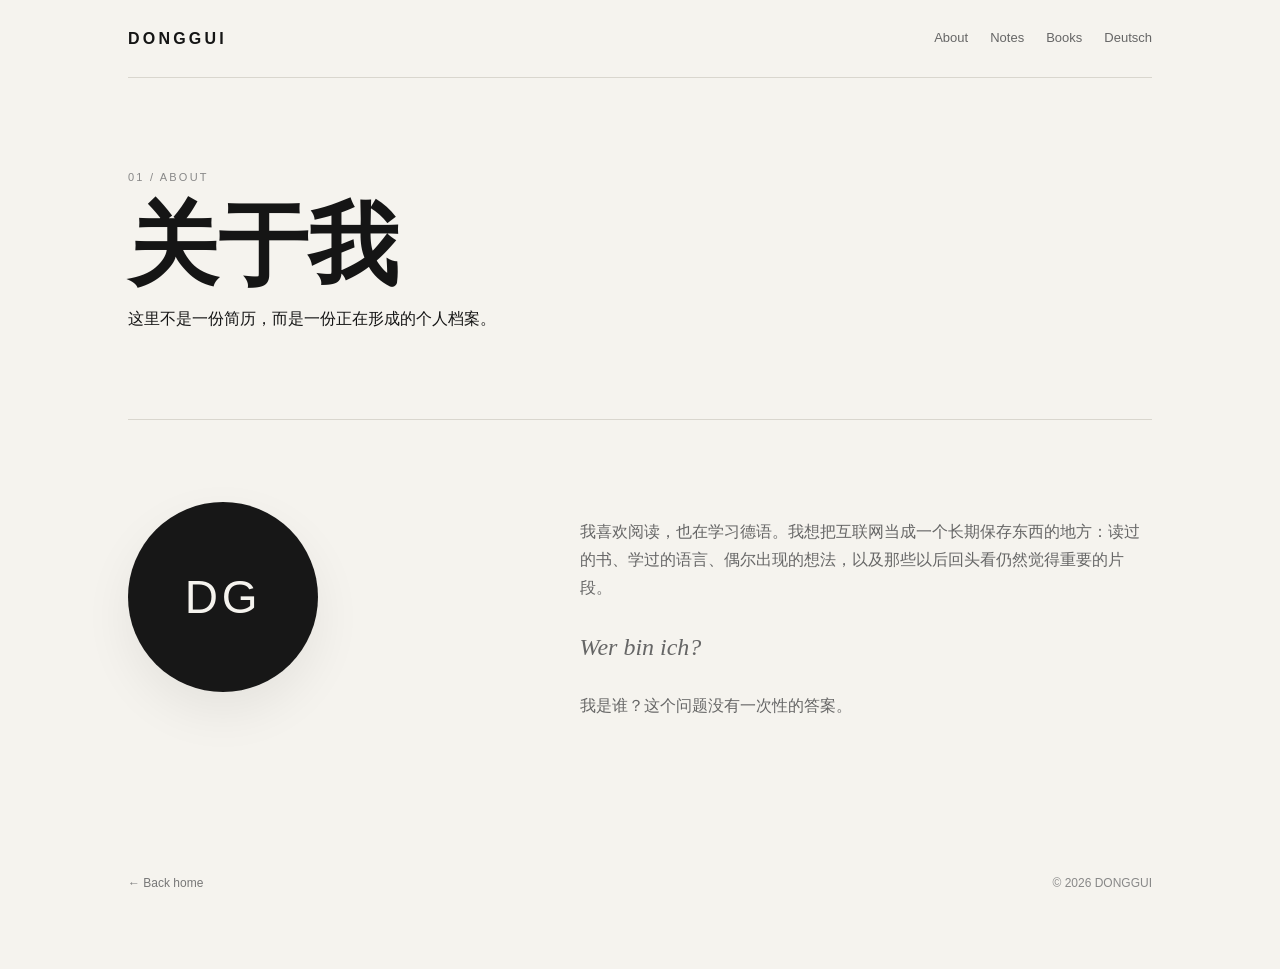
==== about.html @ 3472ec08 "Add files via upload" ====
<!doctype html><html lang="zh-CN"><head><meta charset="utf-8"><meta name="viewport" content="width=device-width,initial-scale=1"><title>About — DONGGUI</title><link rel="stylesheet" href="style.css"></head><body><div class="wrap"><header class="nav"><a class="brand" href="index.html">DONGGUI</a><nav class="navlinks"><a href="about.html">About</a><a href="notes.html">Notes</a><a href="books.html">Books</a><a href="deutsch.html">Deutsch</a></nav></header><main><section class="pagehero"><div class="eyebrow">01 / About</div><h1>关于我</h1><p>这里不是一份简历，而是一份正在形成的个人档案。</p></section><section class="section"><div class="theme"><div><div class="avatar" style="margin:0">DG</div></div><div><p>我喜欢阅读，也在学习德语。我想把互联网当成一个长期保存东西的地方：读过的书、学过的语言、偶尔出现的想法，以及那些以后回头看仍然觉得重要的片段。</p><p class="serif" style="font-size:24px">Wer bin ich?</p><p>我是谁？这个问题没有一次性的答案。</p></div></div></section></main><footer class="footer"><div><a class="back" href="index.html">← Back home</a></div><div>© 2026 DONGGUI</div></footer></div></body></html>
---- style.css ----
*{box-sizing:border-box}html{scroll-behavior:smooth}body{margin:0;background:#f5f3ee;color:#151515;font-family:-apple-system,BlinkMacSystemFont,"Helvetica Neue","PingFang SC","Microsoft YaHei",sans-serif;line-height:1.75}a{color:inherit;text-decoration:none}.wrap{max-width:1080px;margin:auto;padding:0 28px}.nav{height:78px;display:flex;align-items:center;justify-content:space-between;border-bottom:1px solid #d9d6ce}.brand{font-weight:750;letter-spacing:.2em}.navlinks{display:flex;gap:22px;font-size:13px;color:#666}.navlinks a:hover{color:#111}.hero{min-height:650px;display:grid;grid-template-columns:1.45fr .55fr;align-items:center;gap:60px;padding:80px 0}.eyebrow{font-size:11px;letter-spacing:.2em;text-transform:uppercase;color:#888}.hero h1{font-size:clamp(68px,12vw,150px);line-height:.88;letter-spacing:-.07em;margin:20px 0}.serif{font-family:Georgia,"Times New Roman",serif;font-style:italic}.hero .motto{font-size:clamp(24px,3.2vw,36px);margin-bottom:18px}.hero p{max-width:620px;color:#686868;font-size:15px}.avatar{width:190px;height:190px;border-radius:50%;background:#171717;color:#f5f3ee;display:grid;place-items:center;font-size:46px;letter-spacing:.08em;margin-left:auto;box-shadow:0 20px 50px #0001}.scroll{margin-top:65px;font-size:11px;letter-spacing:.16em;color:#999}.section{padding:82px 0;border-top:1px solid #d9d6ce}.sectionhead{display:flex;justify-content:space-between;align-items:baseline;margin-bottom:32px}.sectiontitle{font-size:27px;font-weight:700}.num{font-size:11px;color:#999;letter-spacing:.15em}.cards{display:grid;grid-template-columns:repeat(3,1fr);gap:15px}.card{background:#ebe9e2;padding:26px;min-height:210px;transition:.2s}.card:hover{transform:translateY(-4px);background:#e5e2da}.card small{font-size:11px;color:#999;letter-spacing:.13em}.card h2{font-size:21px;margin:17px 0 8px}.card p{font-size:14px;color:#666}.arrow{font-size:20px;margin-top:24px}.theme{display:grid;grid-template-columns:.8fr 1.2fr;gap:70px}.theme blockquote{margin:0;font:italic 28px/1.5 Georgia,"Times New Roman",serif}.theme p{color:#666}.footer{padding:55px 0 75px;color:#888;font-size:12px;display:flex;justify-content:space-between}.pagehero{padding:90px 0 70px}.pagehero h1{font-size:clamp(52px,9vw,90px);line-height:.95;margin:16px 0}.list{border-top:1px solid #d9d6ce}.item{padding:28px 0;border-bottom:1px solid #d9d6ce;display:grid;grid-template-columns:120px 1fr 24px;gap:20px}.date{font-size:11px;color:#999}.item h2{margin:0 0 6px;font-size:21px}.item p{margin:0;color:#666;font-size:14px}.article{max-width:720px;padding:70px 0}.article h1{font-size:48px;line-height:1.1}.article p{font-size:16px;color:#444}.back{font-size:12px;color:#777}@media(max-width:700px){.wrap{padding:0 19px}.nav{height:68px}.navlinks{gap:12px}.navlinks a:nth-child(n+4){display:none}.hero{min-height:auto;grid-template-columns:1fr;padding:75px 0 85px}.avatar{margin:20px 0 0;width:130px;height:130px;font-size:32px}.cards{grid-template-columns:1fr}.theme{grid-template-columns:1fr;gap:28px}.section{padding:58px 0}.item{grid-template-columns:70px 1fr 18px}.footer{display:block}.footer div+div{margin-top:8px}}
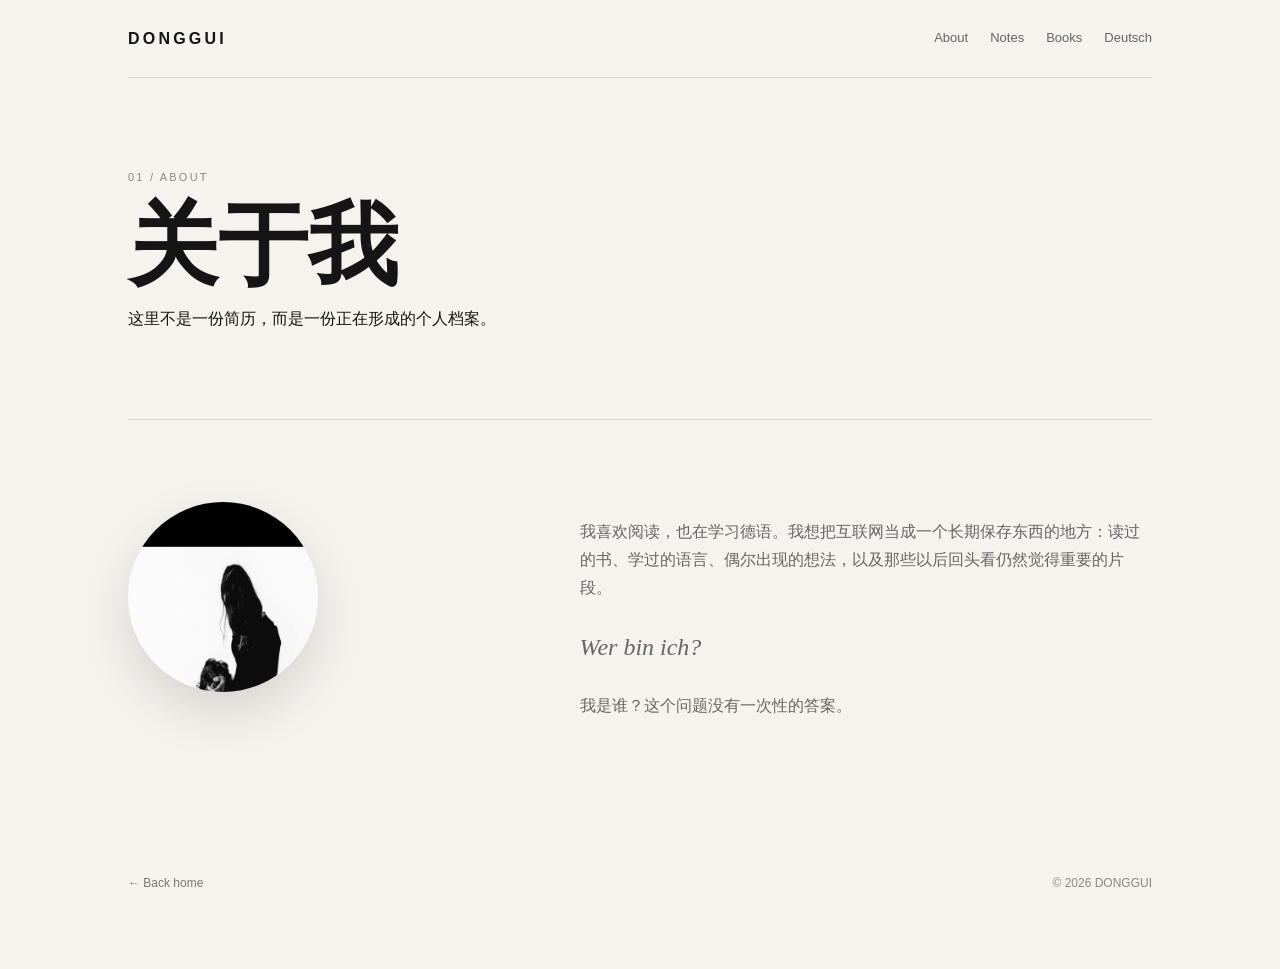
==== commit d065c2ba: "Add files via upload" ====
--- a/about.html
+++ b/about.html
@@ -1 +1 @@
-<!doctype html><html lang="zh-CN"><head><meta charset="utf-8"><meta name="viewport" content="width=device-width,initial-scale=1"><title>About — DONGGUI</title><link rel="stylesheet" href="style.css"></head><body><div class="wrap"><header class="nav"><a class="brand" href="index.html">DONGGUI</a><nav class="navlinks"><a href="about.html">About</a><a href="notes.html">Notes</a><a href="books.html">Books</a><a href="deutsch.html">Deutsch</a></nav></header><main><section class="pagehero"><div class="eyebrow">01 / About</div><h1>关于我</h1><p>这里不是一份简历，而是一份正在形成的个人档案。</p></section><section class="section"><div class="theme"><div><div class="avatar" style="margin:0">DG</div></div><div><p>我喜欢阅读，也在学习德语。我想把互联网当成一个长期保存东西的地方：读过的书、学过的语言、偶尔出现的想法，以及那些以后回头看仍然觉得重要的片段。</p><p class="serif" style="font-size:24px">Wer bin ich?</p><p>我是谁？这个问题没有一次性的答案。</p></div></div></section></main><footer class="footer"><div><a class="back" href="index.html">← Back home</a></div><div>© 2026 DONGGUI</div></footer></div></body></html>+<!doctype html><html lang="zh-CN"><head><meta charset="utf-8"><link rel="icon" href="assets/favicon.png"><meta name="viewport" content="width=device-width,initial-scale=1"><title>About — DONGGUI</title><link rel="stylesheet" href="style.css"><link rel="icon" type="image/png" href="favicon.png"></head><body><div class="wrap"><header class="nav"><a class="brand" href="index.html">DONGGUI</a><nav class="navlinks"><a href="about.html">About</a><a href="notes.html">Notes</a><a href="books.html">Books</a><a href="deutsch.html">Deutsch</a></nav></header><main><section class="pagehero"><div class="eyebrow">01 / About</div><h1>关于我</h1><p>这里不是一份简历，而是一份正在形成的个人档案。</p></section><section class="section"><div class="theme"><div><img class="avatar" src="avatar.png" alt="DONGGUI avatar" style="margin:0"></div><div><p>我喜欢阅读，也在学习德语。我想把互联网当成一个长期保存东西的地方：读过的书、学过的语言、偶尔出现的想法，以及那些以后回头看仍然觉得重要的片段。</p><p class="serif" style="font-size:24px">Wer bin ich?</p><p>我是谁？这个问题没有一次性的答案。</p></div></div></section></main><footer class="footer"><div><a class="back" href="index.html">← Back home</a></div><div>© 2026 DONGGUI</div></footer></div></body></html>
--- a/style.css
+++ b/style.css
@@ -1 +1 @@
-*{box-sizing:border-box}html{scroll-behavior:smooth}body{margin:0;background:#f5f3ee;color:#151515;font-family:-apple-system,BlinkMacSystemFont,"Helvetica Neue","PingFang SC","Microsoft YaHei",sans-serif;line-height:1.75}a{color:inherit;text-decoration:none}.wrap{max-width:1080px;margin:auto;padding:0 28px}.nav{height:78px;display:flex;align-items:center;justify-content:space-between;border-bottom:1px solid #d9d6ce}.brand{font-weight:750;letter-spacing:.2em}.navlinks{display:flex;gap:22px;font-size:13px;color:#666}.navlinks a:hover{color:#111}.hero{min-height:650px;display:grid;grid-template-columns:1.45fr .55fr;align-items:center;gap:60px;padding:80px 0}.eyebrow{font-size:11px;letter-spacing:.2em;text-transform:uppercase;color:#888}.hero h1{font-size:clamp(68px,12vw,150px);line-height:.88;letter-spacing:-.07em;margin:20px 0}.serif{font-family:Georgia,"Times New Roman",serif;font-style:italic}.hero .motto{font-size:clamp(24px,3.2vw,36px);margin-bottom:18px}.hero p{max-width:620px;color:#686868;font-size:15px}.avatar{width:190px;height:190px;border-radius:50%;background:#171717;color:#f5f3ee;display:grid;place-items:center;font-size:46px;letter-spacing:.08em;margin-left:auto;box-shadow:0 20px 50px #0001}.scroll{margin-top:65px;font-size:11px;letter-spacing:.16em;color:#999}.section{padding:82px 0;border-top:1px solid #d9d6ce}.sectionhead{display:flex;justify-content:space-between;align-items:baseline;margin-bottom:32px}.sectiontitle{font-size:27px;font-weight:700}.num{font-size:11px;color:#999;letter-spacing:.15em}.cards{display:grid;grid-template-columns:repeat(3,1fr);gap:15px}.card{background:#ebe9e2;padding:26px;min-height:210px;transition:.2s}.card:hover{transform:translateY(-4px);background:#e5e2da}.card small{font-size:11px;color:#999;letter-spacing:.13em}.card h2{font-size:21px;margin:17px 0 8px}.card p{font-size:14px;color:#666}.arrow{font-size:20px;margin-top:24px}.theme{display:grid;grid-template-columns:.8fr 1.2fr;gap:70px}.theme blockquote{margin:0;font:italic 28px/1.5 Georgia,"Times New Roman",serif}.theme p{color:#666}.footer{padding:55px 0 75px;color:#888;font-size:12px;display:flex;justify-content:space-between}.pagehero{padding:90px 0 70px}.pagehero h1{font-size:clamp(52px,9vw,90px);line-height:.95;margin:16px 0}.list{border-top:1px solid #d9d6ce}.item{padding:28px 0;border-bottom:1px solid #d9d6ce;display:grid;grid-template-columns:120px 1fr 24px;gap:20px}.date{font-size:11px;color:#999}.item h2{margin:0 0 6px;font-size:21px}.item p{margin:0;color:#666;font-size:14px}.article{max-width:720px;padding:70px 0}.article h1{font-size:48px;line-height:1.1}.article p{font-size:16px;color:#444}.back{font-size:12px;color:#777}@media(max-width:700px){.wrap{padding:0 19px}.nav{height:68px}.navlinks{gap:12px}.navlinks a:nth-child(n+4){display:none}.hero{min-height:auto;grid-template-columns:1fr;padding:75px 0 85px}.avatar{margin:20px 0 0;width:130px;height:130px;font-size:32px}.cards{grid-template-columns:1fr}.theme{grid-template-columns:1fr;gap:28px}.section{padding:58px 0}.item{grid-template-columns:70px 1fr 18px}.footer{display:block}.footer div+div{margin-top:8px}}
+*{box-sizing:border-box}html{scroll-behavior:smooth}body{margin:0;background:#f5f3ee;color:#151515;font-family:-apple-system,BlinkMacSystemFont,"Helvetica Neue","PingFang SC","Microsoft YaHei",sans-serif;line-height:1.75}a{color:inherit;text-decoration:none}.wrap{max-width:1080px;margin:auto;padding:0 28px}.nav{height:78px;display:flex;align-items:center;justify-content:space-between;border-bottom:1px solid #d9d6ce}.brand{font-weight:750;letter-spacing:.2em}.navlinks{display:flex;gap:22px;font-size:13px;color:#666}.navlinks a:hover{color:#111}.hero{min-height:650px;display:grid;grid-template-columns:1.45fr .55fr;align-items:center;gap:60px;padding:80px 0}.eyebrow{font-size:11px;letter-spacing:.2em;text-transform:uppercase;color:#888}.hero h1{font-size:clamp(68px,12vw,150px);line-height:.88;letter-spacing:-.07em;margin:20px 0}.serif{font-family:Georgia,"Times New Roman",serif;font-style:italic}.hero .motto{font-size:clamp(24px,3.2vw,36px);margin-bottom:18px}.hero p{max-width:620px;color:#686868;font-size:15px}.avatar{width:190px;height:190px;border-radius:50%;object-fit:cover;display:block;margin-left:auto;box-shadow:0 20px 50px #0002;filter:grayscale(100%)}.scroll{margin-top:65px;font-size:11px;letter-spacing:.16em;color:#999}.section{padding:82px 0;border-top:1px solid #d9d6ce}.sectionhead{display:flex;justify-content:space-between;align-items:baseline;margin-bottom:32px}.sectiontitle{font-size:27px;font-weight:700}.num{font-size:11px;color:#999;letter-spacing:.15em}.cards{display:grid;grid-template-columns:repeat(3,1fr);gap:15px}.card{background:#ebe9e2;padding:26px;min-height:210px;transition:.2s}.card:hover{transform:translateY(-4px);background:#e5e2da}.card small{font-size:11px;color:#999;letter-spacing:.13em}.card h2{font-size:21px;margin:17px 0 8px}.card p{font-size:14px;color:#666}.arrow{font-size:20px;margin-top:24px}.theme{display:grid;grid-template-columns:.8fr 1.2fr;gap:70px}.theme blockquote{margin:0;font:italic 28px/1.5 Georgia,"Times New Roman",serif}.theme p{color:#666}.footer{padding:55px 0 75px;color:#888;font-size:12px;display:flex;justify-content:space-between}.pagehero{padding:90px 0 70px}.pagehero h1{font-size:clamp(52px,9vw,90px);line-height:.95;margin:16px 0}.list{border-top:1px solid #d9d6ce}.item{padding:28px 0;border-bottom:1px solid #d9d6ce;display:grid;grid-template-columns:120px 1fr 24px;gap:20px}.date{font-size:11px;color:#999}.item h2{margin:0 0 6px;font-size:21px}.item p{margin:0;color:#666;font-size:14px}.article{max-width:720px;padding:70px 0}.article h1{font-size:48px;line-height:1.1}.article p{font-size:16px;color:#444}.back{font-size:12px;color:#777}@media(max-width:700px){.wrap{padding:0 19px}.nav{height:68px}.navlinks{gap:12px}.navlinks a:nth-child(n+4){display:none}.hero{min-height:auto;grid-template-columns:1fr;padding:75px 0 85px}.avatar{margin:20px 0 0;width:130px;height:130px}.cards{grid-template-columns:1fr}.theme{grid-template-columns:1fr;gap:28px}.section{padding:58px 0}.item{grid-template-columns:70px 1fr 18px}.footer{display:block}.footer div+div{margin-top:8px}}
